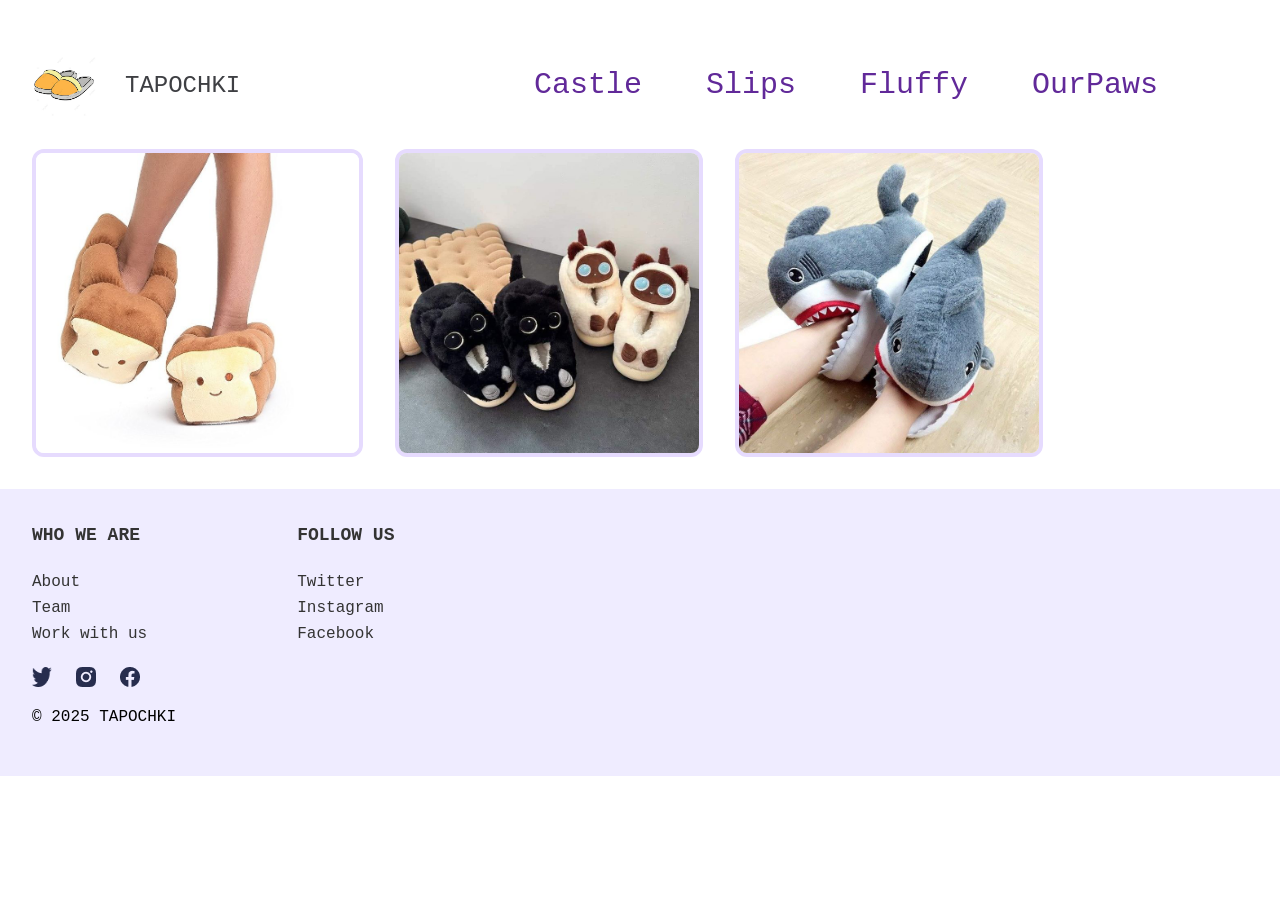
==== slips.html @ fb81719e "6 6 commit" ====
<!DOCTYPE html>
<html>
    <head>
        <link rel="stylesheet" href="css/style.css">
        <title>Anya Frolova</title>
    </head>
    <body>
        <div class="wrapper">
            <header>
            
                <a href="#" id="logo">
                <span>TAPOCHKI</span>
                </a>
                
                <nav>
                    <a href="index.html">Castle</a>
                    <a href="slips.html">Slips</a>
                    <a href="#">Fluffy</a>
                    <a href="#">OurPaws</a>
                </nav>
            </header>
        </div>


        <main>
            <section id="pictures">
                <img src="images/bread.jpg" alt="bread" class="pic">
                <img src="images/cat.jpg" alt="cat" class="pic">
                <img src="images/shark.jpg" alt="shark" class="pic">
            </section>


        </main>

        <footer>
            <section class="footer_wrapper">
                <section class="footer_section">
                    <h3>WHO WE ARE</h3>
                    <a href="#">About</a>
                    <a href="#">Team</a>
                    <a href="#">Work with us</a>
                </section>

                <section class="footer_section">
                    <h3>FOLLOW US</h3>
                    <a href="https://x.com/">Twitter</a>
                    <a href="https://www.instagram.com/">Instagram</a>
                    <a href="https://www.facebook.com/">Facebook</a>
                </section>
            </section>

            <section id="footer_icon">
                <a href="https://x.com/"><img src="images/Vector.png" alt="Twitter icon"></a>
                <a href="https://www.instagram.com/"><img src="images/instagram.png" alt="Instagram icon"></a>
                <a href="https://www.facebook.com/"><img src="images/facebook.png" alt="Facebook icon"></a>
            </section>
            <section id="footer_tag">© 2025 TAPOCHKI</section>
        </footer>
    </body>
</html>
---- css/style.css ----
*{
    margin: 0;
    padding: 0;
}
header, nav, main, aside, section, article, footer, div{
    display: block;
}
body{
    font-family: 'Courier New', Courier, monospace;
}
.wrapper{
    margin: 0px auto;
}
header{
    margin-top: 53px;
    display: flex;
    align-items: center;
    justify-content: space-between;
    padding-right: 122px;
    padding-left: 32px;
    background-color: #fff;
}
#logo{
    display: flex;
    align-items: center;
    background-image: url("../images/logo2.png");
    background-repeat: no-repeat;
    background-size: contain;
    height: 64px;
    width: 64px;
    margin-right: 135px;
}
a {
    text-decoration: none;
}
#logo span{
    font-family: 'Courier New', Courier, monospace;
    padding-left: 93px; 
    color: #3E3F43;
    font-size: 24px;
}
nav{
    display: flex;
    gap: 64px;
}
nav a{
    text-decoration: none;
    color: #612999;
    font-size: 30px;
}
nav a:hover{
    color:#612999;
    font-weight: bold;
}

footer{
    background-color: #EFECFF;
    width: 100%;
    padding-top: 32px;
    padding-bottom: 51px;
    padding-left: 32px;
    display: flex;
    flex-direction: column;
    align-items: flex-start;
    height: 287px;
    flex-shrink: 0;
    box-sizing: border-box;
    padding-bottom: 51px;
}

.footer_wrapper {
    display: flex;
    gap: 150px;
}

.footer_section{
    display: flex;
    flex-direction: column;
    gap: 8px;
}

.footer_section h3{
    margin-bottom: 16px;
    color: #333;
    font-family: 'Courier New', Courier, monospace;
    font-size: 18px;
    font-style: normal;
    font-weight: 700;
    line-height: 28px;
    text-transform: uppercase;
}

.footer_section a{
    color: #333;
    font-family: 'Courier New', Courier, monospace;
    font-size: 16px;
    font-weight: 400;
    text-decoration: none;
    font-style: normal;
    line-height: normal;
}


.footer_section a:hover {
    color: #8A2BE2;
}

#footer_icon {
    display: flex;
    gap: 24px;
    margin-top: 24px; 
    margin-bottom: 16px;
}

#footer_icon img {
    width: 20px;
    height: 20px;
}

.footer_tag{
    color: #333;
    font-family: 'Courier New', Courier, monospace;
    font-size: 16px;
    font-weight: 600;
    text-align: left;
}

main{
    width: 100%;
    margin: 0 auto;
    background-color: #fff;
}

#first_image {
    position: relative;
    width: 100%;
}

.main-image {
    width: 100%;
    height: auto;
    display: block;
}

#first_image h1 {
    position: absolute;
    top: 32px;
    left: 32px;
    margin: 0;
    color: #612999;
    background-color: rgba(255, 255, 255, 0.7);
    font-size: 36px;
    padding: 8px 12px;
    border-radius: 8px;
    color: #612999;
    font-family:'Courier New', Courier, monospace ;
    font-size: 96px;
    font-style: normal;
    font-weight: 800;
    line-height: normal;
}

#first_image h2 {
    margin-top: 32px;
    margin-left: 32px;
    color: #612999;
    font-family:'Courier New', Courier, monospace ;
    font-size: 40px;
    font-style: normal;
    font-weight: 500;
    line-height: 40px;
    font-weight: bold;
}

#first_image p {
    margin-left: 32px;
    margin-right: 32px;
    color: #000;
    text-align: justify;
    font-family: 'Courier New', Courier, monospace ;
    font-size: 20px;
    font-style: normal;
    line-height: 140.625%;
    font-weight: bold;
}

#popular{
    padding: 32px;
}

#popular h2{
    color: #612999;
    font-family: 'Courier New', Courier, monospace;
    font-size: 40px;
    font-style: normal;
    font-weight: 500;
    line-height: 40px;
    margin-bottom: 32px;
}

.cards{
    display: grid;
    grid-template-columns: repeat(auto-fit, minmax(376px, 1fr));
    gap: 32px;
    justify-content: center;
}

.card {
    position: relative;
    overflow: hidden;
    display: flex;
    flex-direction: column;
    width: 376px;
    height: 496px;
    border-radius: 38px;
    background: #EFECFF;
    box-shadow: 0px 6px 40px 0px rgba(57, 132, 187, 0.05);
    padding: 0;
  }

  .card img {
    width: 100%;
    height: 280px;
    object-fit: cover;
    border-top-left-radius: 38px;
    border-top-right-radius: 38px;
  }

  .card h3 {
    margin: 0;
    text-align: left;
    font-family: 'Courier New', Courier, monospace;
    font-size: 30px;
    margin-top: 16px;
    margin-bottom: 8px;
    margin-left: 32px;
  }

  .card p {
    margin: 0;
    text-align: left;
    font-family: 'Courier New', Courier, monospace;
    font-size: 18px;
    color: #333;
    margin-bottom: 16px;
    margin-left: 32px;
  }

  .price {
    color: #612999;
    font-family:'Courier New', Courier, monospace ;
    font-size: 35px;
  }

  .icon-button.heart {
    position: absolute;
    top: 20px;
    right: 20px;
    background: white;
    border-radius: 50%;
    width: 40px;
    height: 40px;
    border: none;
    display: flex;
    align-items: center;
    justify-content: center;
    box-shadow: 0px 2px 8px rgba(0, 0, 0, 0.1);
    cursor: pointer;
  }

  .icon-button.heart svg {
    width: 24px;
    height: 24px;
    color: #ff4b7d;
  }

  .icon-button.cart {
    background-color: #612999;
    border: none;
    border-radius: 50%;
    padding: 10px;
    display: flex;
    align-items: center;
    justify-content: center;
    width: 60px;
    height: 60px;
    position: static;
    margin-left: auto;
    margin-right: 32px;
    cursor: pointer;
    box-shadow: 0px 2px 8px rgba(0, 0, 0, 0.1);
  }
  
  .icon-button.cart svg {
    width: 32px;
    height: 32px;
    color: white;
  }

.price-wrapper {
    display: flex;
    align-items: center;
    margin-left: 32px;
    margin-right: 32px;
    margin-bottom: 20px;
}

@media (max-width: 1024px) {
    #first_image h1 {
        font-size: 64px;
    }

    #first_image h2 {
        font-size: 32px;
    }

    #first_image p {
        font-size: 18px;
    }

    .cards {
        grid-template-columns: repeat(2, 1fr);
    }
}

@media (max-width: 768px) {
    header {
        flex-direction: column;
        gap: 20px;
        padding: 20px;
    }

    nav {
        flex-direction: column;
        align-items: center;
        gap: 16px;
    }

    #first_image h1 {
        font-size: 48px;
    }

    #first_image h2 {
        font-size: 24px;
    }

    #first_image p {
        font-size: 16px;
    }

    .cards {
        grid-template-columns: 1fr;
    }

    .card {
        width: 100%;
    }

    footer {
        height: auto;
        align-items: center;
    }

    .footer_wrapper {
        flex-direction: column;
        gap: 32px;
        align-items: center;
    }
}

@media (max-width: 480px) {
    #first_image h1 {
        font-size: 36px;
    }

    #first_image h2 {
        font-size: 20px;
    }

    #first_image p {
        font-size: 14px;
    }
}

#pictures{
    display: flex;
    gap: 32px;
    padding: 32px;
    box-sizing: border-box;
}

.pic{
    border-radius: 12px;
    height: 300px;
    border: 4px solid #E6DBFE;
    background: url(<path-to-image>) lightgray 50% / cover no-repeat;
    object-fit: cover;
}
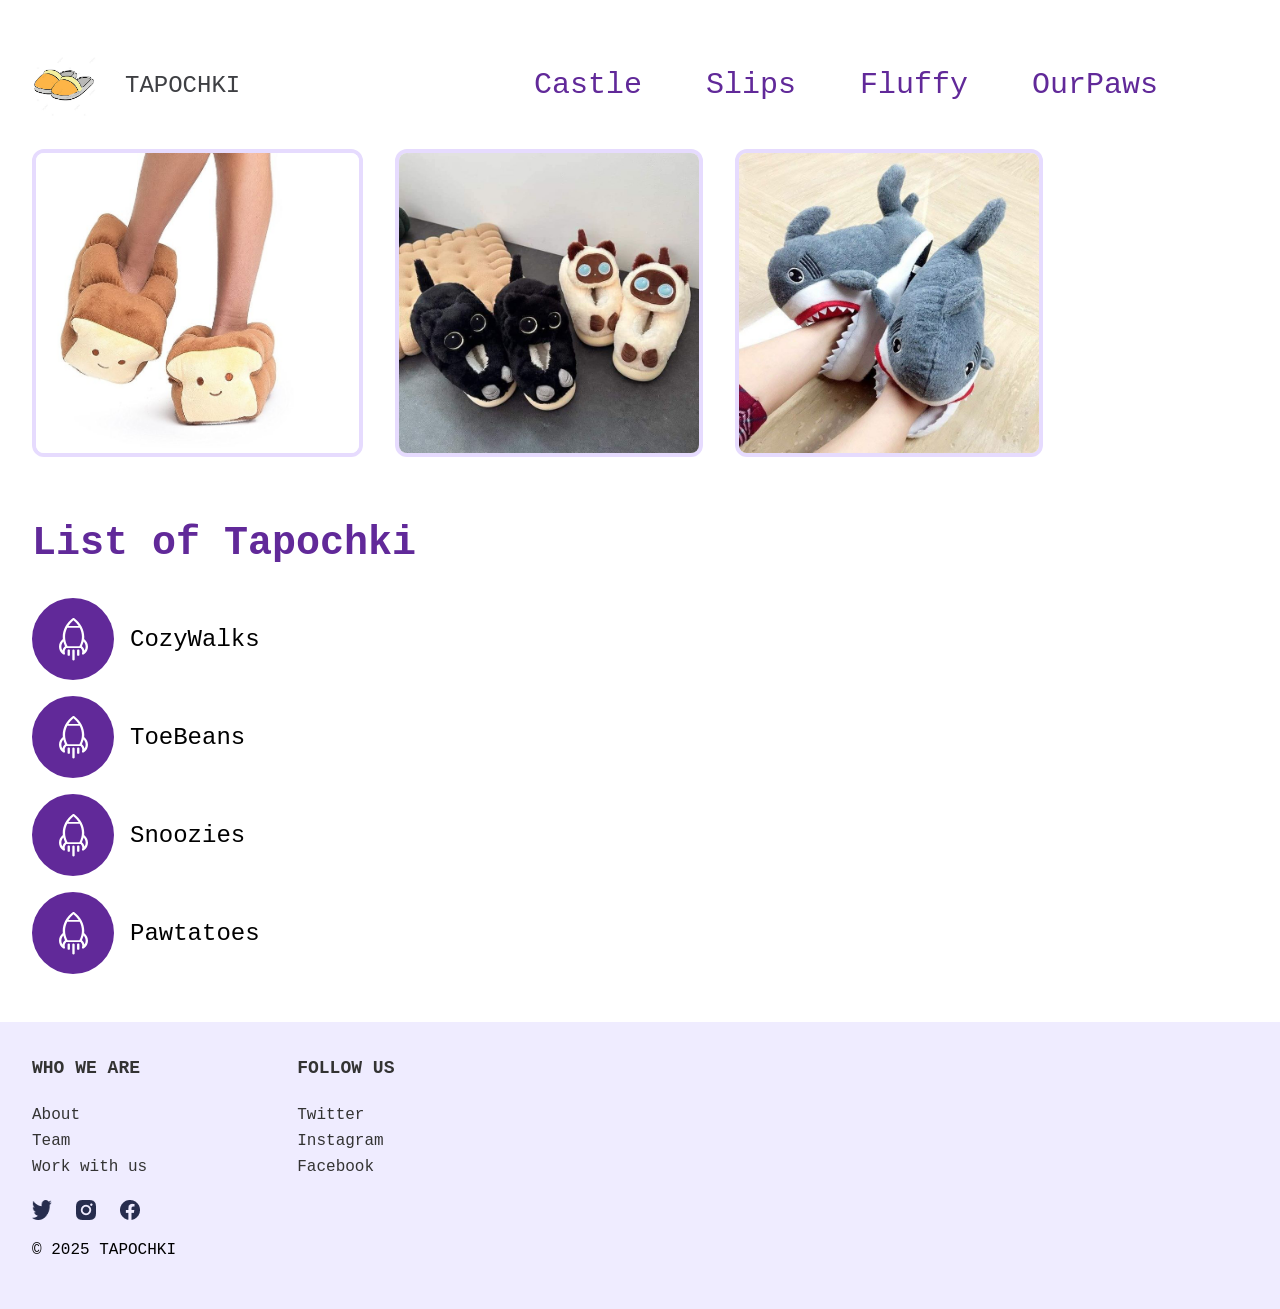
==== commit 4083358c: "7 7 commit" ====
--- a/slips.html
+++ b/slips.html
@@ -29,6 +29,58 @@
                 <img src="images/shark.jpg" alt="shark" class="pic">
             </section>
 
+            <section id="slip-list">
+                <h2>List of Tapochki</h2>
+
+                <section class="item">
+                    <section class="icon">
+                        <svg xmlns="http://www.w3.org/2000/svg" width="29" height="43" viewBox="0 0 29 43" fill="none">
+                            <path d="M25.1228 21.1069C26.0132 13.5299 22.5643 5.80596 15.3284 0.252997C14.8888 -0.0843324 14.1112 -0.0843324 13.6716 0.252997C6.43568 5.80596 2.98679 13.5213 3.87719 21.1069C1.37505 23.1741 1.7198e-07 25.8382 1.7198e-07 28.6752C1.7198e-07 31.5382 1.42013 34.2627 4.00117 36.3386C4.63234 36.8489 6.24407 36.6154 5.98484 35.491C5.84959 34.9028 5.68053 34.3319 5.68053 33.7697C5.68053 32.3685 6.2328 31.0365 7.25845 29.9121C7.42752 29.9813 7.61912 30.0245 7.822 30.0245H21.178C21.3809 30.0245 21.5725 29.9813 21.7415 29.9121C22.7672 31.0365 23.3195 32.3685 23.3195 33.7697C23.3195 34.3319 23.1279 34.8942 23.0152 35.491C22.7785 36.7365 24.4691 36.7797 24.9988 36.3386C27.5686 34.2541 29 31.5382 29 28.6752C28.9887 25.8382 27.625 23.1655 25.1228 21.1069ZM14.4944 2.19048C16.5908 3.92038 18.3039 5.86651 19.6339 7.93373H9.36611C10.6848 5.85786 12.398 3.92038 14.4944 2.19048ZM3.44889 32.5501C2.72756 31.3479 2.35562 30.0332 2.35562 28.6752C2.35562 26.8415 3.04314 25.0857 4.32802 23.5806C4.33929 23.6498 5.56782 27.2567 6.0412 28.1822C4.63234 29.4277 3.74194 30.9327 3.44889 32.5501ZM20.4003 28.2168H8.58842C5.27478 22.2486 5.30859 15.5799 8.31792 9.72418H20.6708C23.6801 15.5799 23.714 22.2486 20.4003 28.2168ZM22.9588 28.1822C23.6125 26.8934 24.6607 23.6325 24.672 23.5806C25.9569 25.077 26.6444 26.8328 26.6444 28.6752C26.6444 30.0332 26.2612 31.3479 25.5511 32.5501C25.2468 30.9327 24.3564 29.4277 22.9588 28.1822Z" fill="white"/>
+                            <path d="M9.74883 31.5295C9.09512 31.5295 8.57666 31.9361 8.57666 32.4291V36.9528C8.57666 37.4544 9.10639 37.8523 9.74883 37.8523C10.3913 37.8523 10.921 37.4458 10.921 36.9528V32.4291C10.921 31.9274 10.3913 31.5295 9.74883 31.5295Z" fill="white"/>
+                            <path d="M14.494 31.5295C14.1671 31.5295 13.8741 31.6333 13.6599 31.7977C13.6599 31.7977 13.6599 31.7977 13.6487 31.8063C13.5134 31.9101 13.412 32.0485 13.3556 32.2042C13.3331 32.282 13.3105 32.3599 13.3105 32.4464V41.4851C13.3105 41.5543 13.3218 41.6235 13.3444 41.6927C13.4683 42.0906 13.9304 42.3846 14.4827 42.3846C15.035 42.3846 15.4971 42.0906 15.6211 41.6927C15.6436 41.6235 15.6549 41.5543 15.6549 41.4851V32.4291C15.6549 32.3426 15.6436 32.2647 15.6098 32.1869C15.4858 31.8063 15.035 31.5295 14.494 31.5295Z" fill="white"/>
+                            <path d="M19.2396 31.5295C18.5858 31.5295 18.0674 31.9361 18.0674 32.4291V36.9528C18.0674 37.4544 18.5971 37.8523 19.2396 37.8523C19.882 37.8523 20.4117 37.4458 20.4117 36.9528V32.4291C20.423 31.9274 19.8933 31.5295 19.2396 31.5295Z" fill="white"/>
+                          </svg>
+                    </section>
+                    <span>CozyWalks</span>
+                </section>
+
+                <section class="item">
+                    <section class="icon">
+                        <svg xmlns="http://www.w3.org/2000/svg" width="29" height="43" viewBox="0 0 29 43" fill="none">
+                            <path d="M25.1228 21.1069C26.0132 13.5299 22.5643 5.80596 15.3284 0.252997C14.8888 -0.0843324 14.1112 -0.0843324 13.6716 0.252997C6.43568 5.80596 2.98679 13.5213 3.87719 21.1069C1.37505 23.1741 1.7198e-07 25.8382 1.7198e-07 28.6752C1.7198e-07 31.5382 1.42013 34.2627 4.00117 36.3386C4.63234 36.8489 6.24407 36.6154 5.98484 35.491C5.84959 34.9028 5.68053 34.3319 5.68053 33.7697C5.68053 32.3685 6.2328 31.0365 7.25845 29.9121C7.42752 29.9813 7.61912 30.0245 7.822 30.0245H21.178C21.3809 30.0245 21.5725 29.9813 21.7415 29.9121C22.7672 31.0365 23.3195 32.3685 23.3195 33.7697C23.3195 34.3319 23.1279 34.8942 23.0152 35.491C22.7785 36.7365 24.4691 36.7797 24.9988 36.3386C27.5686 34.2541 29 31.5382 29 28.6752C28.9887 25.8382 27.625 23.1655 25.1228 21.1069ZM14.4944 2.19048C16.5908 3.92038 18.3039 5.86651 19.6339 7.93373H9.36611C10.6848 5.85786 12.398 3.92038 14.4944 2.19048ZM3.44889 32.5501C2.72756 31.3479 2.35562 30.0332 2.35562 28.6752C2.35562 26.8415 3.04314 25.0857 4.32802 23.5806C4.33929 23.6498 5.56782 27.2567 6.0412 28.1822C4.63234 29.4277 3.74194 30.9327 3.44889 32.5501ZM20.4003 28.2168H8.58842C5.27478 22.2486 5.30859 15.5799 8.31792 9.72418H20.6708C23.6801 15.5799 23.714 22.2486 20.4003 28.2168ZM22.9588 28.1822C23.6125 26.8934 24.6607 23.6325 24.672 23.5806C25.9569 25.077 26.6444 26.8328 26.6444 28.6752C26.6444 30.0332 26.2612 31.3479 25.5511 32.5501C25.2468 30.9327 24.3564 29.4277 22.9588 28.1822Z" fill="white"/>
+                            <path d="M9.74883 31.5295C9.09512 31.5295 8.57666 31.9361 8.57666 32.4291V36.9528C8.57666 37.4544 9.10639 37.8523 9.74883 37.8523C10.3913 37.8523 10.921 37.4458 10.921 36.9528V32.4291C10.921 31.9274 10.3913 31.5295 9.74883 31.5295Z" fill="white"/>
+                            <path d="M14.494 31.5295C14.1671 31.5295 13.8741 31.6333 13.6599 31.7977C13.6599 31.7977 13.6599 31.7977 13.6487 31.8063C13.5134 31.9101 13.412 32.0485 13.3556 32.2042C13.3331 32.282 13.3105 32.3599 13.3105 32.4464V41.4851C13.3105 41.5543 13.3218 41.6235 13.3444 41.6927C13.4683 42.0906 13.9304 42.3846 14.4827 42.3846C15.035 42.3846 15.4971 42.0906 15.6211 41.6927C15.6436 41.6235 15.6549 41.5543 15.6549 41.4851V32.4291C15.6549 32.3426 15.6436 32.2647 15.6098 32.1869C15.4858 31.8063 15.035 31.5295 14.494 31.5295Z" fill="white"/>
+                            <path d="M19.2396 31.5295C18.5858 31.5295 18.0674 31.9361 18.0674 32.4291V36.9528C18.0674 37.4544 18.5971 37.8523 19.2396 37.8523C19.882 37.8523 20.4117 37.4458 20.4117 36.9528V32.4291C20.423 31.9274 19.8933 31.5295 19.2396 31.5295Z" fill="white"/>
+                          </svg>
+                    </section>
+                    <span>ToeBeans</span>
+                </section>
+
+                <section class="item">
+                    <section class="icon">
+                        <svg xmlns="http://www.w3.org/2000/svg" width="29" height="43" viewBox="0 0 29 43" fill="none">
+                            <path d="M25.1228 21.1069C26.0132 13.5299 22.5643 5.80596 15.3284 0.252997C14.8888 -0.0843324 14.1112 -0.0843324 13.6716 0.252997C6.43568 5.80596 2.98679 13.5213 3.87719 21.1069C1.37505 23.1741 1.7198e-07 25.8382 1.7198e-07 28.6752C1.7198e-07 31.5382 1.42013 34.2627 4.00117 36.3386C4.63234 36.8489 6.24407 36.6154 5.98484 35.491C5.84959 34.9028 5.68053 34.3319 5.68053 33.7697C5.68053 32.3685 6.2328 31.0365 7.25845 29.9121C7.42752 29.9813 7.61912 30.0245 7.822 30.0245H21.178C21.3809 30.0245 21.5725 29.9813 21.7415 29.9121C22.7672 31.0365 23.3195 32.3685 23.3195 33.7697C23.3195 34.3319 23.1279 34.8942 23.0152 35.491C22.7785 36.7365 24.4691 36.7797 24.9988 36.3386C27.5686 34.2541 29 31.5382 29 28.6752C28.9887 25.8382 27.625 23.1655 25.1228 21.1069ZM14.4944 2.19048C16.5908 3.92038 18.3039 5.86651 19.6339 7.93373H9.36611C10.6848 5.85786 12.398 3.92038 14.4944 2.19048ZM3.44889 32.5501C2.72756 31.3479 2.35562 30.0332 2.35562 28.6752C2.35562 26.8415 3.04314 25.0857 4.32802 23.5806C4.33929 23.6498 5.56782 27.2567 6.0412 28.1822C4.63234 29.4277 3.74194 30.9327 3.44889 32.5501ZM20.4003 28.2168H8.58842C5.27478 22.2486 5.30859 15.5799 8.31792 9.72418H20.6708C23.6801 15.5799 23.714 22.2486 20.4003 28.2168ZM22.9588 28.1822C23.6125 26.8934 24.6607 23.6325 24.672 23.5806C25.9569 25.077 26.6444 26.8328 26.6444 28.6752C26.6444 30.0332 26.2612 31.3479 25.5511 32.5501C25.2468 30.9327 24.3564 29.4277 22.9588 28.1822Z" fill="white"/>
+                            <path d="M9.74883 31.5295C9.09512 31.5295 8.57666 31.9361 8.57666 32.4291V36.9528C8.57666 37.4544 9.10639 37.8523 9.74883 37.8523C10.3913 37.8523 10.921 37.4458 10.921 36.9528V32.4291C10.921 31.9274 10.3913 31.5295 9.74883 31.5295Z" fill="white"/>
+                            <path d="M14.494 31.5295C14.1671 31.5295 13.8741 31.6333 13.6599 31.7977C13.6599 31.7977 13.6599 31.7977 13.6487 31.8063C13.5134 31.9101 13.412 32.0485 13.3556 32.2042C13.3331 32.282 13.3105 32.3599 13.3105 32.4464V41.4851C13.3105 41.5543 13.3218 41.6235 13.3444 41.6927C13.4683 42.0906 13.9304 42.3846 14.4827 42.3846C15.035 42.3846 15.4971 42.0906 15.6211 41.6927C15.6436 41.6235 15.6549 41.5543 15.6549 41.4851V32.4291C15.6549 32.3426 15.6436 32.2647 15.6098 32.1869C15.4858 31.8063 15.035 31.5295 14.494 31.5295Z" fill="white"/>
+                            <path d="M19.2396 31.5295C18.5858 31.5295 18.0674 31.9361 18.0674 32.4291V36.9528C18.0674 37.4544 18.5971 37.8523 19.2396 37.8523C19.882 37.8523 20.4117 37.4458 20.4117 36.9528V32.4291C20.423 31.9274 19.8933 31.5295 19.2396 31.5295Z" fill="white"/>
+                          </svg>
+                    </section>
+                    <span>Snoozies</span>
+                </section>
+
+                <section class="item">
+                    <section class="icon">
+                        <svg xmlns="http://www.w3.org/2000/svg" width="29" height="43" viewBox="0 0 29 43" fill="none">
+                            <path d="M25.1228 21.1069C26.0132 13.5299 22.5643 5.80596 15.3284 0.252997C14.8888 -0.0843324 14.1112 -0.0843324 13.6716 0.252997C6.43568 5.80596 2.98679 13.5213 3.87719 21.1069C1.37505 23.1741 1.7198e-07 25.8382 1.7198e-07 28.6752C1.7198e-07 31.5382 1.42013 34.2627 4.00117 36.3386C4.63234 36.8489 6.24407 36.6154 5.98484 35.491C5.84959 34.9028 5.68053 34.3319 5.68053 33.7697C5.68053 32.3685 6.2328 31.0365 7.25845 29.9121C7.42752 29.9813 7.61912 30.0245 7.822 30.0245H21.178C21.3809 30.0245 21.5725 29.9813 21.7415 29.9121C22.7672 31.0365 23.3195 32.3685 23.3195 33.7697C23.3195 34.3319 23.1279 34.8942 23.0152 35.491C22.7785 36.7365 24.4691 36.7797 24.9988 36.3386C27.5686 34.2541 29 31.5382 29 28.6752C28.9887 25.8382 27.625 23.1655 25.1228 21.1069ZM14.4944 2.19048C16.5908 3.92038 18.3039 5.86651 19.6339 7.93373H9.36611C10.6848 5.85786 12.398 3.92038 14.4944 2.19048ZM3.44889 32.5501C2.72756 31.3479 2.35562 30.0332 2.35562 28.6752C2.35562 26.8415 3.04314 25.0857 4.32802 23.5806C4.33929 23.6498 5.56782 27.2567 6.0412 28.1822C4.63234 29.4277 3.74194 30.9327 3.44889 32.5501ZM20.4003 28.2168H8.58842C5.27478 22.2486 5.30859 15.5799 8.31792 9.72418H20.6708C23.6801 15.5799 23.714 22.2486 20.4003 28.2168ZM22.9588 28.1822C23.6125 26.8934 24.6607 23.6325 24.672 23.5806C25.9569 25.077 26.6444 26.8328 26.6444 28.6752C26.6444 30.0332 26.2612 31.3479 25.5511 32.5501C25.2468 30.9327 24.3564 29.4277 22.9588 28.1822Z" fill="white"/>
+                            <path d="M9.74883 31.5295C9.09512 31.5295 8.57666 31.9361 8.57666 32.4291V36.9528C8.57666 37.4544 9.10639 37.8523 9.74883 37.8523C10.3913 37.8523 10.921 37.4458 10.921 36.9528V32.4291C10.921 31.9274 10.3913 31.5295 9.74883 31.5295Z" fill="white"/>
+                            <path d="M14.494 31.5295C14.1671 31.5295 13.8741 31.6333 13.6599 31.7977C13.6599 31.7977 13.6599 31.7977 13.6487 31.8063C13.5134 31.9101 13.412 32.0485 13.3556 32.2042C13.3331 32.282 13.3105 32.3599 13.3105 32.4464V41.4851C13.3105 41.5543 13.3218 41.6235 13.3444 41.6927C13.4683 42.0906 13.9304 42.3846 14.4827 42.3846C15.035 42.3846 15.4971 42.0906 15.6211 41.6927C15.6436 41.6235 15.6549 41.5543 15.6549 41.4851V32.4291C15.6549 32.3426 15.6436 32.2647 15.6098 32.1869C15.4858 31.8063 15.035 31.5295 14.494 31.5295Z" fill="white"/>
+                            <path d="M19.2396 31.5295C18.5858 31.5295 18.0674 31.9361 18.0674 32.4291V36.9528C18.0674 37.4544 18.5971 37.8523 19.2396 37.8523C19.882 37.8523 20.4117 37.4458 20.4117 36.9528V32.4291C20.423 31.9274 19.8933 31.5295 19.2396 31.5295Z" fill="white"/>
+                          </svg>
+                    </section>
+                    <span>Pawtatoes</span>
+                </section>
+            </section>
+
 
         </main>
 
--- a/css/style.css
+++ b/css/style.css
@@ -258,8 +258,8 @@
     right: 20px;
     background: white;
     border-radius: 50%;
-    width: 40px;
-    height: 40px;
+    width: 47px;
+    height: 47px;
     border: none;
     display: flex;
     align-items: center;
@@ -269,8 +269,8 @@
   }
 
   .icon-button.heart svg {
-    width: 24px;
-    height: 24px;
+    width: 23px;
+    height: 20px;
     color: #ff4b7d;
   }
 
@@ -282,8 +282,8 @@
     display: flex;
     align-items: center;
     justify-content: center;
-    width: 60px;
-    height: 60px;
+    width: 63px;
+    height: 63px;
     position: static;
     margin-left: auto;
     margin-right: 32px;
@@ -292,8 +292,8 @@
   }
   
   .icon-button.cart svg {
-    width: 32px;
-    height: 32px;
+    width: 31px;
+    height: 31px;
     color: white;
   }
 
@@ -395,4 +395,34 @@
     border: 4px solid #E6DBFE;
     background: url(<path-to-image>) lightgray 50% / cover no-repeat;
     object-fit: cover;
+}
+
+#slip-list{
+    padding: 32px;
+}
+
+#slip-list h2{
+    color: #612999;
+    font-family:'Courier New', Courier, monospace  ;
+    margin-bottom: 32px;
+    font-size: 40px;
+}
+
+.item{
+    display: flex;
+    align-items: center;
+    margin-bottom: 16px;
+    font-size: 24px;
+}
+
+.icon{
+    width: 82px;
+    height: 82px;
+    display: flex;
+    align-items: center;
+    justify-content: center;
+    margin-right: 16px;
+    border-radius: 46.5px;
+    background: #612999;
+    backdrop-filter: blur(10px);
 }
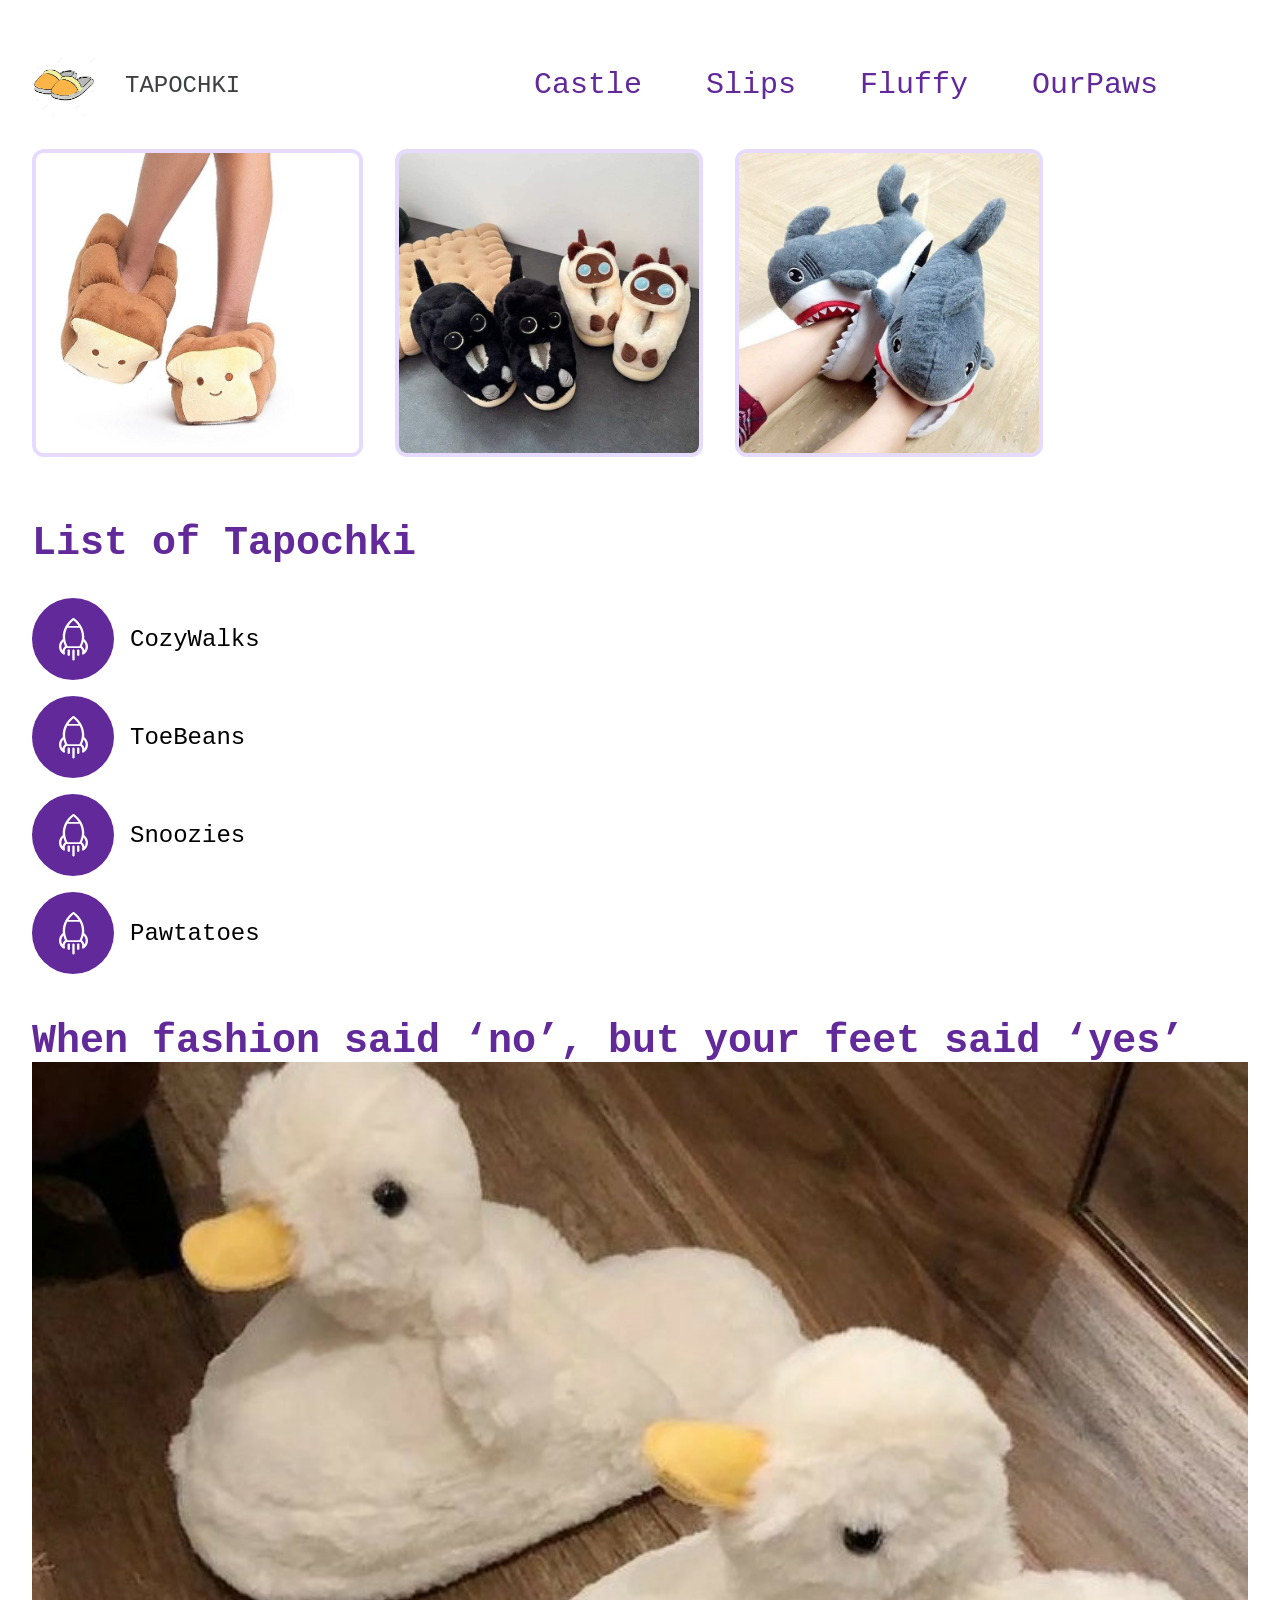
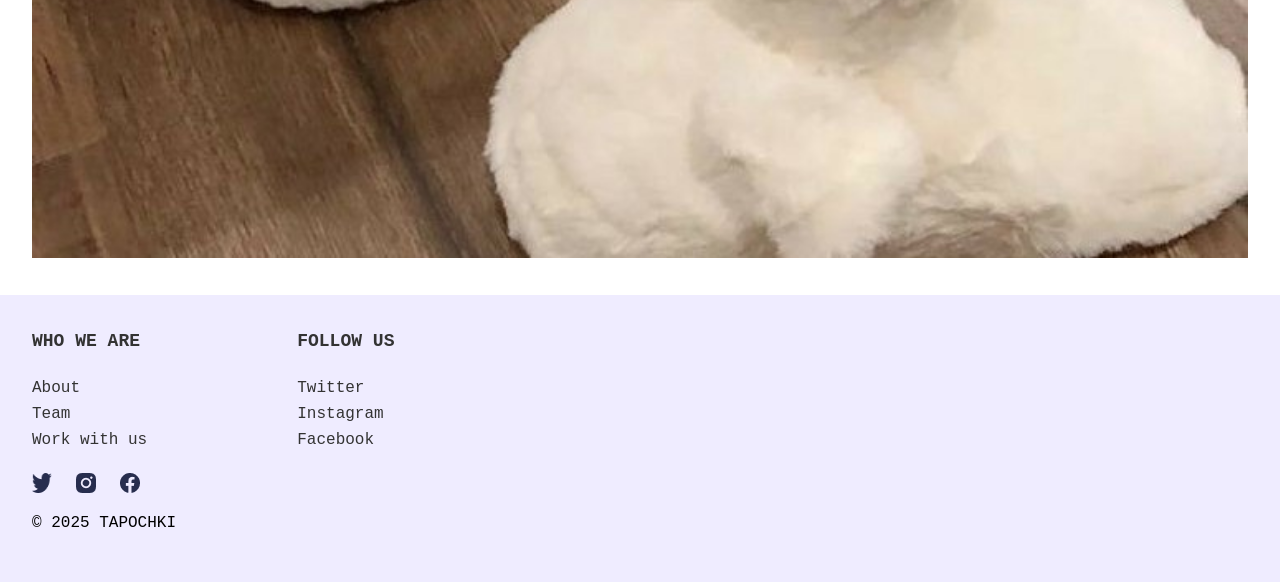
==== commit 4fa32a5e: "8 8 commit" ====
--- a/slips.html
+++ b/slips.html
@@ -81,6 +81,11 @@
                 </section>
             </section>
 
+            <section id="last">
+                <h2>When fashion said ‘no’, but your feet said ‘yes’</h2>
+                <img src="images/duck.jpg" alt="duck">
+            </section>
+
 
         </main>
 
--- a/css/style.css
+++ b/css/style.css
@@ -425,4 +425,23 @@
     border-radius: 46.5px;
     background: #612999;
     backdrop-filter: blur(10px);
+}
+
+#last{
+    padding-left: 32px;
+    padding-right: 32px;
+    padding-bottom: 32px;
+}
+
+#last h2{
+    color: #612999;
+    font-family:'Courier New', Courier, monospace  ;
+    font-size: 40px;
+    font-weight: bold;
+    line-height: 40px;
+}
+
+#last img{
+    width: 100%;
+
 }
